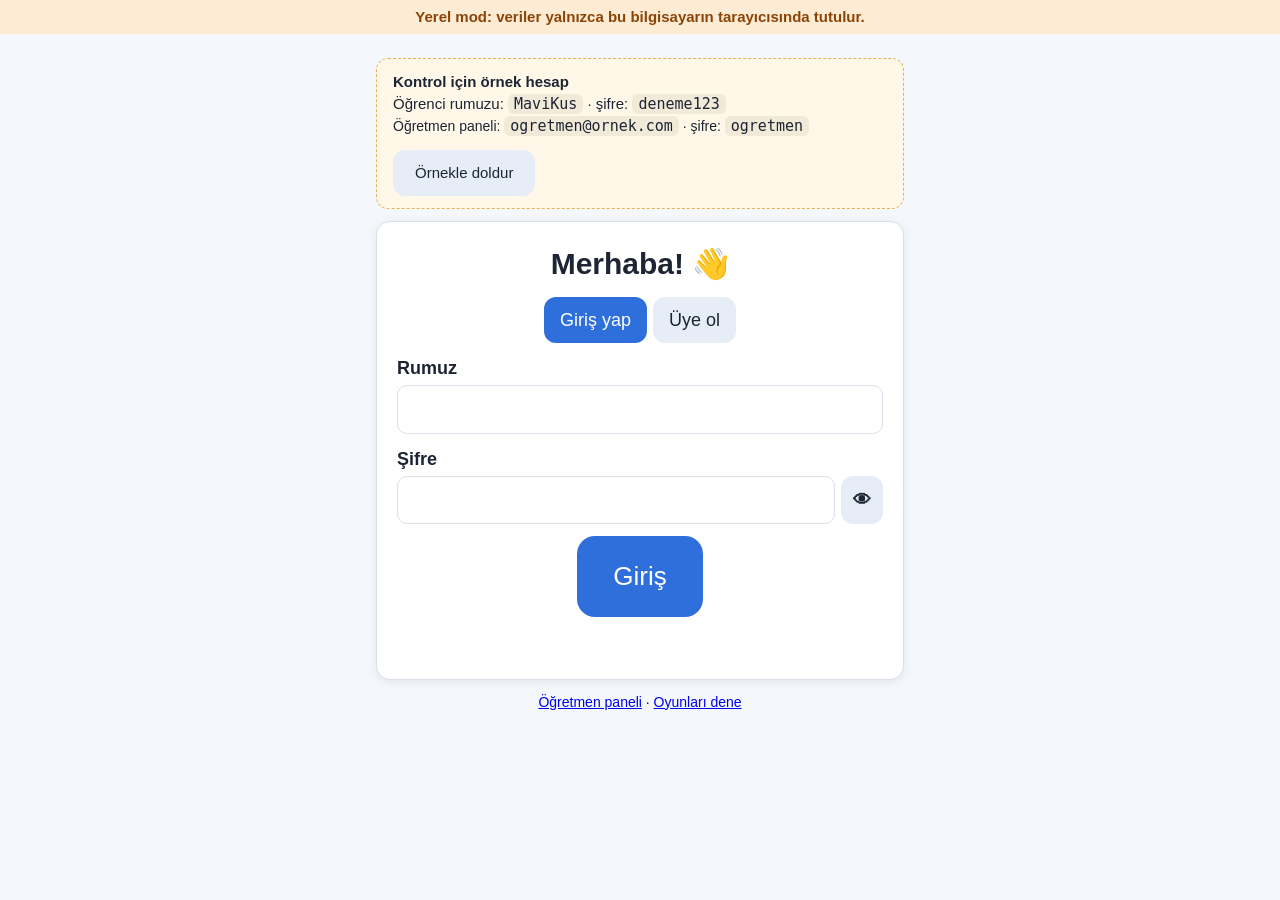
==== index.html @ 3bd9ca05 "Oyun araştırması sitesinin ilk yüklemesi Co-Authored-By: Claude Opus 5.5 <noreply@anthropic.com> Cla" ====
<!doctype html>
<html lang="tr">
<head>
  <meta charset="utf-8">
  <meta name="viewport" content="width=device-width, initial-scale=1">
  <title>Oyun Araştırması · Giriş</title>
  <link rel="stylesheet" href="css/stil.css">
</head>
<body>
  <div id="yerelSerit" class="deneme-seridi gizli">Yerel mod: veriler yalnızca bu bilgisayarın tarayıcısında tutulur.</div>
  <main class="sayfa dar">
    <div id="ornekKutu" class="ornek-kutu gizli">
      <div>
        <strong>Kontrol için örnek hesap</strong><br>
        Öğrenci rumuzu: <code id="ornekRumuz"></code> · şifre: <code id="ornekSifre"></code><br>
        <span class="kucuk">Öğretmen paneli: <code id="ornekEposta"></code> · şifre: <code>ogretmen</code></span>
      </div>
      <button class="ikincil" id="ornekDoldur">Örnekle doldur</button>
    </div>

    <div class="kutu">
      <h1 class="ortala">Merhaba! 👋</h1>
      <div class="sekmeler ortala-sekme" role="tablist">
        <button id="sekmeGiris" class="aktif" role="tab" aria-selected="true">Giriş yap</button>
        <button id="sekmeUye" role="tab" aria-selected="false">Üye ol</button>
      </div>

      <!-- Giriş -->
      <form id="formGiris" autocomplete="off" novalidate>
        <label class="alan">Rumuz
          <input id="gRumuz" maxlength="20" autocomplete="off" autocapitalize="off" spellcheck="false">
        </label>
        <label class="alan">Şifre
          <span class="sifre-kap">
            <input id="gSifre" type="password" maxlength="30" autocomplete="off">
            <button type="button" class="ikincil goster" data-goster="gSifre" aria-label="Şifreyi göster">👁</button>
          </span>
        </label>
        <p class="ortala"><button id="girisDugme" class="buyuk" type="submit">Giriş</button></p>
      </form>

      <!-- Üyelik -->
      <form id="formUye" class="gizli" autocomplete="off" novalidate>
        <div id="uyeKapali" class="uyari-kutu gizli">Üyelik şu an kapalı. Öğretmenine sor.</div>
        <div id="uyeAlanlari">
          <p class="bilgi-kutu">🔒 <strong>Gerçek adını, soyadını ya da okul numaranı yazma.</strong>
            Kendine bir rumuz (takma ad) uydur, örneğin <em>MaviKus</em> ya da <em>Roket7</em>. Rumuzunu ve şifreni unutmamak için bir kağıda yazıp sakla; dört oturumda da aynı rumuzla gireceksin.</p>
          <label class="alan">Rumuz
            <input id="uRumuz" maxlength="20" autocomplete="off" autocapitalize="off" spellcheck="false" aria-describedby="rumuzIpucu">
            <span class="kucuk soluk" id="rumuzIpucu">3-12 karakter, harf ve rakam. Girişte büyük-küçük harf fark etmez.</span>
          </label>
          <label class="alan">Okul düzeyin
            <select id="uSinif">
              <option value="">Seç…</option>
              <option>İlkokul</option>
              <option>Ortaokul</option>
              <option>Lise</option>
            </select>
          </label>
          <label class="alan">Şifre
            <span class="sifre-kap">
              <input id="uSifre" type="password" maxlength="30" autocomplete="new-password">
              <button type="button" class="ikincil goster" data-goster="uSifre" aria-label="Şifreyi göster">👁</button>
            </span>
            <span class="kucuk soluk">En az 6 karakter.</span>
          </label>
          <label class="alan">Şifre (tekrar)
            <input id="uSifre2" type="password" maxlength="30" autocomplete="new-password">
          </label>
          <label class="onay"><input type="checkbox" id="uOnay"> Rumuzum gerçek adımı ya da soyadımı içermiyor.</label>
          <p class="ortala"><button id="uyeDugme" class="buyuk" type="submit">Üye ol</button></p>
        </div>
      </form>

      <p class="hata ortala" id="hata" role="alert"></p>
    </div>
    <p class="ortala kucuk"><a href="panel.html">Öğretmen paneli</a> · <a href="oyunlar/dene.html">Oyunları dene</a></p>
  </main>

  <script type="module">
    import { AYARLAR } from "./js/ayarlar.js";
    import { Veri, rumuzKodu, rumuzHatasi, sifreHatasi, ORNEK_OGRENCI } from "./js/veri.js";

    const $ = (id) => document.getElementById(id);
    if (AYARLAR.mod === "yerel") $("yerelSerit").classList.remove("gizli");
    if (AYARLAR.ornekGirisGoster) {
      $("ornekRumuz").textContent = ORNEK_OGRENCI.rumuz;
      $("ornekSifre").textContent = ORNEK_OGRENCI.sifre;
      $("ornekEposta").textContent = AYARLAR.ogretmenEposta;
      $("ornekKutu").classList.remove("gizli");
    }

    await Veri.baslat();
    const k = await Veri.aktifKullanici();
    if (k && k.rol === "ogrenci") location.href = "ogrenci.html";

    function hata(m) { $("hata").textContent = m || ""; }

    function sekme(ad) {
      const giris = ad === "giris";
      $("sekmeGiris").classList.toggle("aktif", giris);
      $("sekmeUye").classList.toggle("aktif", !giris);
      $("sekmeGiris").setAttribute("aria-selected", giris);
      $("sekmeUye").setAttribute("aria-selected", !giris);
      $("formGiris").classList.toggle("gizli", !giris);
      $("formUye").classList.toggle("gizli", giris);
      hata("");
      if (!giris) uyelikKontrol();
      (giris ? $("gRumuz") : $("uRumuz")).focus();
    }
    $("sekmeGiris").onclick = () => sekme("giris");
    $("sekmeUye").onclick = () => sekme("uye");

    async function uyelikKontrol() {
      const u = await Veri.uyelikDurumu();
      $("uyeKapali").classList.toggle("gizli", !!u.acik);
      $("uyeAlanlari").classList.toggle("gizli", !u.acik);
    }

    document.querySelectorAll("[data-goster]").forEach((b) => {
      b.onclick = () => {
        const i = $(b.dataset.goster);
        i.type = i.type === "password" ? "text" : "password";
      };
    });

    $("ornekDoldur").onclick = () => {
      sekme("giris");
      $("gRumuz").value = ORNEK_OGRENCI.rumuz;
      $("gSifre").value = ORNEK_OGRENCI.sifre;
    };

    $("formGiris").onsubmit = async (e) => {
      e.preventDefault();
      hata("");
      const rumuz = $("gRumuz").value.trim();
      if (!rumuz || !$("gSifre").value) { hata("Rumuzunu ve şifreni yaz."); return; }
      $("girisDugme").disabled = true;
      try {
        await Veri.ogrenciGiris(rumuz, $("gSifre").value);
        location.href = "ogrenci.html";
      } catch (err) {
        hata(err.message);
        $("gSifre").value = "";
        $("girisDugme").disabled = false;
      }
    };

    $("formUye").onsubmit = async (e) => {
      e.preventDefault();
      hata("");
      const rumuz = $("uRumuz").value.trim();
      const sifre = $("uSifre").value;
      const sinif = $("uSinif").value;
      const h = rumuzHatasi(rumuz) || (!sinif && "Okul düzeyini seç.") || sifreHatasi(sifre)
        || (sifre !== $("uSifre2").value && "İki şifre aynı değil.")
        || (!$("uOnay").checked && "Rumuzunun gerçek adını içermediğini onayla.");
      if (h) { hata(h); return; }
      if (rumuzKodu(rumuz) === rumuzKodu(ORNEK_OGRENCI.rumuz)) { hata("Bu rumuz örnek hesaba ait. Başka bir rumuz seç."); return; }
      $("uyeDugme").disabled = true;
      try {
        await Veri.ogrenciUyeOl(rumuz, sifre, sinif);
        location.href = "ogrenci.html?yeni=1";
      } catch (err) {
        hata(err.message);
        $("uyeDugme").disabled = false;
      }
    };
  </script>
</body>
</html>
---- css/stil.css ----
:root {
  --zemin: #f4f7fb;
  --kart: #ffffff;
  --yazi: #1d2433;
  --soluk: #5b6577;
  --ana: #2f6fdb;
  --ana-koyu: #1f4fa3;
  --iyi: #1f8a4c;
  --uyari: #b45309;
  --kotu: #b42318;
  --cizgi: #d9e0ea;
  --golge: 0 2px 10px rgba(20, 30, 60, 0.08);
}

* { box-sizing: border-box; }

html, body { margin: 0; padding: 0; }

body {
  font-family: "Segoe UI", "Helvetica Neue", Arial, sans-serif;
  background: var(--zemin);
  color: var(--yazi);
  font-size: 18px;
  line-height: 1.45;
}

.sayfa { max-width: 900px; margin: 0 auto; padding: 24px 16px 48px; }
.genis { max-width: 1200px; }

h1 { font-size: 30px; margin: 0 0 12px; }
h2 { font-size: 22px; margin: 24px 0 10px; }
p { margin: 8px 0; }

.kutu {
  background: var(--kart);
  border: 1px solid var(--cizgi);
  border-radius: 14px;
  padding: 20px;
  box-shadow: var(--golge);
  margin: 12px 0;
}

.ortala { text-align: center; }
.soluk { color: var(--soluk); }
.kucuk { font-size: 14px; }
.gizli { display: none !important; }

button, .dugme {
  font: inherit;
  border: 0;
  border-radius: 12px;
  padding: 12px 22px;
  background: var(--ana);
  color: #fff;
  cursor: pointer;
  text-decoration: none;
  display: inline-block;
}
button:hover, .dugme:hover { background: var(--ana-koyu); }
button:disabled { opacity: 0.45; cursor: default; }
button.ikincil { background: #e7edf6; color: var(--yazi); }
button.ikincil:hover { background: #d6e0ee; }
button.tehlike { background: var(--kotu); }
button.buyuk { font-size: 26px; padding: 22px 36px; border-radius: 18px; }

input, select, textarea {
  font: inherit;
  padding: 10px 12px;
  border: 1px solid var(--cizgi);
  border-radius: 10px;
  background: #fff;
  color: var(--yazi);
}
input:focus, select:focus, textarea:focus, button:focus-visible { outline: 3px solid #9cc0ff; outline-offset: 1px; }

.hata { color: var(--kotu); font-weight: 600; min-height: 1.4em; white-space: pre-line; }
.basari { color: var(--iyi); font-weight: 600; }

/* --- resimli şifre */
.resim-izgara { display: grid; grid-template-columns: repeat(3, 1fr); gap: 12px; max-width: 360px; margin: 12px auto; }
.resim-izgara button {
  background: #fff; color: var(--yazi); border: 2px solid var(--cizgi);
  font-size: 44px; padding: 14px 0; border-radius: 16px;
}
.resim-izgara button:hover { background: #eef4ff; }
.secilenler { font-size: 40px; min-height: 56px; letter-spacing: 8px; }

/* --- anket */
.ilerleme { height: 10px; background: #e3e9f2; border-radius: 6px; overflow: hidden; margin: 10px 0 18px; }
.ilerleme > div { height: 100%; background: var(--ana); width: 0; transition: width 0.2s; }
.madde { font-size: 26px; font-weight: 600; margin: 18px 0 22px; min-height: 2.6em; }
.emoji-satir { display: flex; gap: 10px; justify-content: center; flex-wrap: wrap; }
.emoji-satir button {
  background: #fff; color: var(--yazi); border: 2px solid var(--cizgi);
  width: 140px; padding: 12px 6px; display: flex; flex-direction: column; align-items: center; gap: 4px;
}
.emoji-satir button .em { font-size: 44px; line-height: 1; }
.emoji-satir button .et { font-size: 14px; }
.emoji-satir button:hover { background: #eef4ff; }
.secenek-liste { display: flex; flex-direction: column; gap: 10px; max-width: 520px; margin: 0 auto; }
.secenek-liste button { background: #fff; color: var(--yazi); border: 2px solid var(--cizgi); text-align: left; font-size: 22px; }
.secenek-liste button:hover { background: #eef4ff; }
.alt-satir { display: flex; justify-content: space-between; margin-top: 22px; gap: 10px; flex-wrap: wrap; }

/* --- oyun çerçevesi */
.oyun-sahne { position: fixed; inset: 0; background: #0f172a; display: flex; flex-direction: column; }
.oyun-ust {
  display: flex; align-items: center; justify-content: space-between; gap: 12px;
  padding: 8px 14px; background: #111c33; color: #e6edf8; font-size: 16px;
}
.oyun-ust button { padding: 8px 16px; font-size: 16px; }
.oyun-sahne iframe { flex: 1; border: 0; width: 100%; background: #fff; }
.serbest-izgara { display: grid; grid-template-columns: repeat(2, minmax(0, 1fr)); gap: 16px; }
.serbest-izgara button { font-size: 24px; padding: 34px 12px; border-radius: 18px; }

/* --- panel */
.sekmeler { display: flex; gap: 6px; flex-wrap: wrap; margin: 12px 0; }
.sekmeler button { background: #e7edf6; color: var(--yazi); padding: 10px 16px; }
.sekmeler button.aktif { background: var(--ana); color: #fff; }
table { border-collapse: collapse; width: 100%; font-size: 15px; background: #fff; }
th, td { border-bottom: 1px solid var(--cizgi); padding: 7px 8px; text-align: left; vertical-align: top; }
th { background: #eef2f8; font-weight: 600; position: sticky; top: 0; }
.tablo-kap { overflow-x: auto; max-height: 560px; border: 1px solid var(--cizgi); border-radius: 10px; }
.satir { display: flex; gap: 10px; align-items: center; flex-wrap: wrap; margin: 8px 0; }
.rozet { display: inline-block; padding: 2px 10px; border-radius: 999px; font-size: 13px; background: #e7edf6; }
.rozet.iyi { background: #dcf3e5; color: #155d34; }
.rozet.uyari { background: #fdecd3; color: #8a4407; }
.rozet.kotu { background: #fde2e0; color: #8a1a12; }
.cubuk { height: 14px; background: var(--ana); border-radius: 4px; }
.cubuk.k { background: #8a9bb5; }

/* --- yazdırılacak kod kartları */
.kod-kartlari { display: grid; grid-template-columns: repeat(3, 1fr); gap: 10px; }
.kod-karti { border: 2px dashed #8a9bb5; border-radius: 12px; padding: 14px; text-align: center; background: #fff; }
.kod-karti .kod { font-size: 34px; font-weight: 700; letter-spacing: 2px; }
.kod-karti .res { font-size: 40px; letter-spacing: 6px; }
@media print {
  body { background: #fff; }
  .yazdirma-disi { display: none !important; }
  .kod-karti { break-inside: avoid; }
}

.deneme-seridi { background: #fdecd3; color: #8a4407; text-align: center; padding: 6px; font-size: 15px; font-weight: 600; }

@media (max-width: 640px) {
  .emoji-satir button { width: 30%; }
  .kod-kartlari { grid-template-columns: repeat(2, 1fr); }
}
a.dugme { display: inline-block; text-decoration: none; margin: 6px; }
a.dugme.ikincil { background: #e7edf6; color: var(--yazi); }
a.dugme.buyuk { font-size: 22px; padding: 18px 28px; border-radius: 18px; }

/* --- rumuzla giriş ve üyelik */
.dar { max-width: 560px; }
.ornek-kutu { display: flex; gap: 12px; align-items: center; justify-content: space-between; flex-wrap: wrap;
  background: #fff8e8; border: 1px dashed #e0b25c; border-radius: 12px; padding: 12px 16px; font-size: 15px; }
.ornek-kutu code, .kutu code { background: #f1ead9; padding: 1px 6px; border-radius: 6px; font-size: 15px; }
.ortala-sekme { justify-content: center; }
.alan { display: flex; flex-direction: column; gap: 4px; margin: 12px 0; font-weight: 600; }
.alan input, .alan select { font-weight: 400; width: 100%; }
.sifre-kap { display: flex; gap: 6px; }
.sifre-kap input { flex: 1; min-width: 0; }
.sifre-kap .goster { padding: 8px 12px; }
.bilgi-kutu { background: #eef4ff; border-left: 4px solid var(--ana); padding: 10px 12px; border-radius: 8px; font-size: 15px; text-align: left; }
.uyari-kutu { background: #fdecd3; color: #8a4407; padding: 12px; border-radius: 8px; text-align: center; font-weight: 600; }
.onay { display: flex; gap: 8px; align-items: flex-start; font-size: 15px; margin: 10px 0; }
.onay input { margin-top: 4px; }
.rumuz-listesi td { height: 30px; }

/* --- soru ekranları: sade ama canlı (anket ve bilgi testi) */
body.soru-modu { background: linear-gradient(160deg, #e0ecff 0%, #f5e9ff 50%, #e3f8ef 100%); background-attachment: fixed; min-height: 100vh; }
.soru-kart { position: relative; overflow: hidden; border: 0; border-radius: 22px; box-shadow: 0 10px 30px rgba(60, 70, 140, 0.15); padding: 26px 22px; }
.giris-sag { animation: girisSag 0.35s ease-out; }
.giris-sol { animation: girisSol 0.35s ease-out; }
@keyframes girisSag { from { opacity: 0; transform: translateX(40px); } to { opacity: 1; transform: none; } }
@keyframes girisSol { from { opacity: 0; transform: translateX(-40px); } to { opacity: 1; transform: none; } }
.soru-baslik { display: flex; align-items: center; justify-content: center; gap: 10px; }
.soru-baslik h1 { margin: 0; }
.soru-simge { font-size: 38px; display: inline-block; animation: salla 2.4s ease-in-out infinite; }
@keyframes salla { 0%, 100% { transform: rotate(0); } 10% { transform: rotate(-12deg); } 20% { transform: rotate(10deg); } 30% { transform: rotate(0); } }
.yonerge { color: var(--soluk); background: #f5f7fc; border-radius: 12px; padding: 10px 14px; margin: 12px auto; max-width: 640px; font-size: 16px; }
.ilerleme-kap { display: flex; align-items: center; gap: 10px; margin: 16px 0 6px; }
.ilerleme-kap .ilerleme { flex: 1; height: 14px; margin: 0; border-radius: 999px; }
.ilerleme-kap .ilerleme > div { background: linear-gradient(90deg, #60a5fa, #a78bfa, #f472b6); border-radius: 999px; transition: width 0.4s ease; }
.ilerleme-yazi { font-size: 14px; font-weight: 700; color: #6d5bd0; min-width: 52px; text-align: right; }
.soru-kart .madde { font-size: 27px; line-height: 1.35; }

/* duygu ölçeği: kırmızıdan yeşile */
.soru-kart .emoji-satir button { border: 3px solid transparent; border-radius: 18px; transition: transform 0.15s, box-shadow 0.15s; color: var(--yazi); }
.soru-kart .emoji-satir button.d1 { background: #fee2e2; }
.soru-kart .emoji-satir button.d2 { background: #ffedd5; }
.soru-kart .emoji-satir button.d3 { background: #fef9c3; }
.soru-kart .emoji-satir button.d4 { background: #dcfce7; }
.soru-kart .emoji-satir button.d5 { background: #bbf7d0; }
.soru-kart .emoji-satir button:hover:not(:disabled) { transform: translateY(-4px) scale(1.04); box-shadow: 0 8px 18px rgba(0, 0, 0, 0.12); }
.soru-kart .emoji-satir button:hover:not(:disabled) .em { animation: zipla 0.5s ease; }
@keyframes zipla { 0%, 100% { transform: none; } 40% { transform: translateY(-6px) scale(1.15); } }

/* çoktan seçmeli: renkli harfli kartlar */
.soru-kart .secenek-liste button { display: flex; align-items: center; gap: 14px; border: 3px solid transparent; border-radius: 16px; padding: 14px 16px; transition: transform 0.15s, box-shadow 0.15s; color: var(--yazi); }
.soru-kart .secenek-liste button .harf { flex: 0 0 auto; width: 40px; height: 40px; border-radius: 50%; display: inline-flex; align-items: center; justify-content: center; font-weight: 800; font-size: 20px; color: #fff; }
.soru-kart .secenek-liste button.r0 { background: #e0f2fe; } .soru-kart .secenek-liste button.r0 .harf { background: #0284c7; }
.soru-kart .secenek-liste button.r1 { background: #fce7f3; } .soru-kart .secenek-liste button.r1 .harf { background: #db2777; }
.soru-kart .secenek-liste button.r2 { background: #ede9fe; } .soru-kart .secenek-liste button.r2 .harf { background: #7c3aed; }
.soru-kart .secenek-liste button.r3 { background: #fef3c7; } .soru-kart .secenek-liste button.r3 .harf { background: #d97706; }
.soru-kart .secenek-liste button.r4 { background: #dcfce7; } .soru-kart .secenek-liste button.r4 .harf { background: #16a34a; }
.soru-kart .secenek-liste button.r5 { background: #ffe4e6; } .soru-kart .secenek-liste button.r5 .harf { background: #e11d48; }
.soru-kart .secenek-liste button:hover:not(:disabled) { transform: translateX(6px); box-shadow: 0 6px 16px rgba(0, 0, 0, 0.1); }

/* seçim vurgusu (doğru/yanlış göstermez, yalnızca "seçtin" der) */
.soru-kart button.secildi { border-color: #4f46e5 !important; transform: scale(1.06) !important; box-shadow: 0 0 0 6px rgba(79, 70, 229, 0.2) !important; opacity: 1 !important; }
.soru-kart button.onceki { border-color: #a5b4fc; }
.soru-kart button:disabled:not(.secildi) { opacity: 0.55; }

/* bölüm sonu kutlaması */
.kutlama { padding: 40px 22px; }
.kutlama-simge { font-size: 72px; animation: zipla 0.8s ease 2; }
.konfeti { position: absolute; inset: 0; pointer-events: none; }
.konfeti i { position: absolute; top: -12px; width: 10px; height: 16px; border-radius: 3px; animation: dus 2.2s ease-in forwards; }
@keyframes dus { to { transform: translateY(420px) rotate(540deg); opacity: 0; } }

@media (max-width: 640px) {
  .soru-kart .madde { font-size: 22px; }
}
@media (prefers-reduced-motion: reduce) {
  .giris-sag, .giris-sol, .soru-simge, .kutlama-simge, .konfeti i { animation: none !important; }
  .konfeti { display: none; }
}
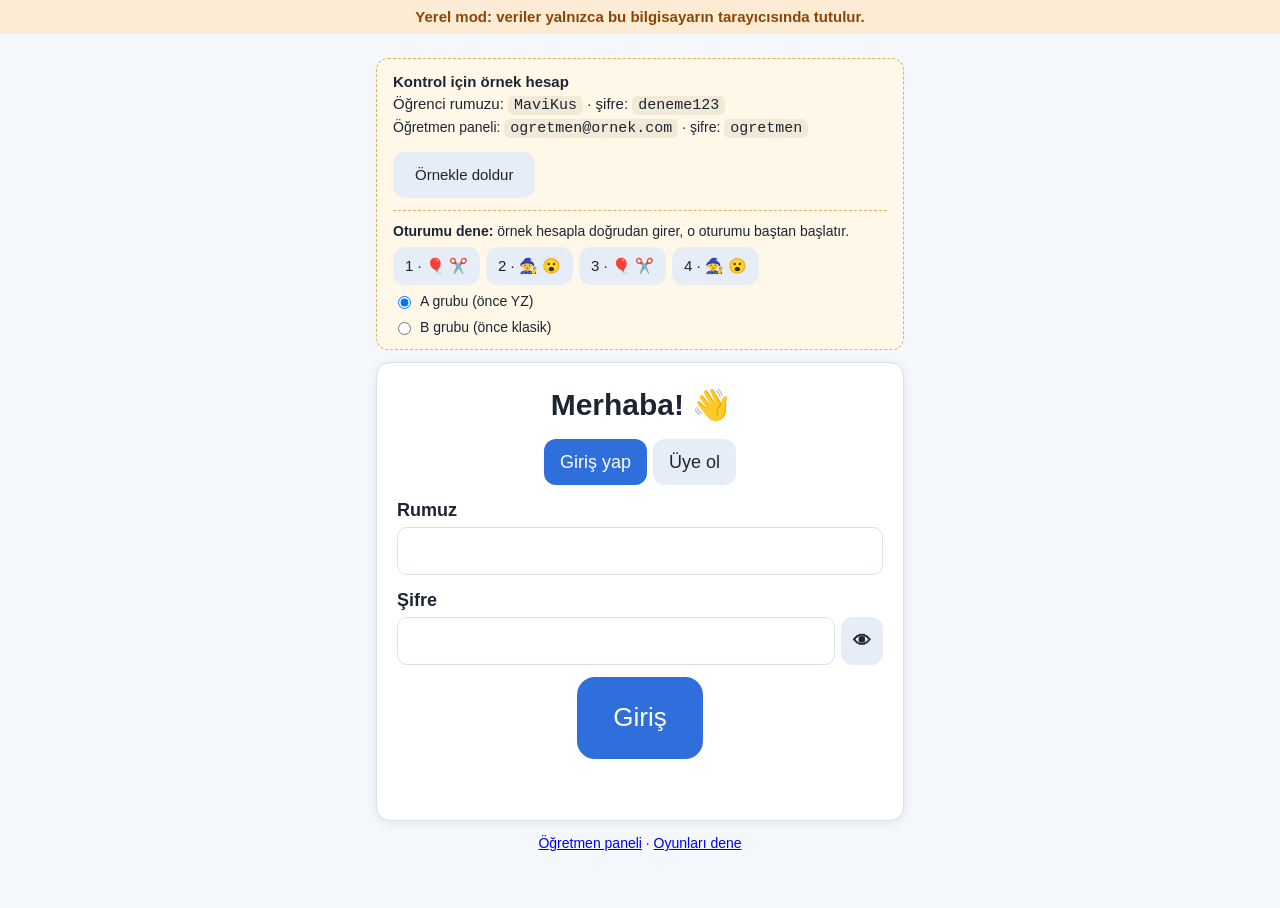
==== commit 94bd8731: "Ana ekrana oturumu dene düğmelerini ekle Co-Authored-By: Claude Opus 5.5 <noreply@anthropic.com> Cla" ====
--- a/index.html
+++ b/index.html
@@ -16,6 +16,17 @@
         <span class="kucuk">Öğretmen paneli: <code id="ornekEposta"></code> · şifre: <code>ogretmen</code></span>
       </div>
       <button class="ikincil" id="ornekDoldur">Örnekle doldur</button>
+      <div id="oturumDene" class="oturum-dene gizli">
+        <span class="kucuk"><strong>Oturumu dene:</strong> örnek hesapla doğrudan girer, o oturumu baştan başlatır.</span>
+        <div class="oturum-dugmeler">
+          <button class="ikincil" data-dene="1">1 · 🎈 ✂️</button>
+          <button class="ikincil" data-dene="2">2 · 🧙 😮</button>
+          <button class="ikincil" data-dene="3">3 · 🎈 ✂️</button>
+          <button class="ikincil" data-dene="4">4 · 🧙 😮</button>
+        </div>
+        <label class="kucuk"><input type="radio" name="deneGrup" value="A" checked> A grubu (önce YZ)</label>
+        <label class="kucuk"><input type="radio" name="deneGrup" value="B"> B grubu (önce klasik)</label>
+      </div>
     </div>
 
     <div class="kutu">
@@ -124,6 +135,23 @@
       };
     });
 
+    // Yalnızca yerel modda ve örnek hesap gösterilirken: istenen oturumu deneme olarak açar,
+    // örnek öğrencinin eski deneme kayıtlarını siler ve örnek hesapla giriş yapar.
+    if (AYARLAR.mod === "yerel" && AYARLAR.ornekGirisGoster) {
+      $("oturumDene").classList.remove("gizli");
+      document.querySelectorAll("[data-dene]").forEach((b) => {
+        b.onclick = async () => {
+          const kod = rumuzKodu(ORNEK_OGRENCI.rumuz);
+          const grup = document.querySelector('input[name="deneGrup"]:checked').value;
+          await Veri.oturumAyarla({ no: Number(b.dataset.dene), acik: true, deneme: true });
+          await Veri.kodunVerisiniSil(kod);
+          await Veri.katilimciGuncelle(kod, { grup, durum: "aktif" });
+          await Veri.ogrenciGiris(ORNEK_OGRENCI.rumuz, ORNEK_OGRENCI.sifre);
+          location.href = "ogrenci.html";
+        };
+      });
+    }
+
     $("ornekDoldur").onclick = () => {
       sekme("giris");
       $("gRumuz").value = ORNEK_OGRENCI.rumuz;
--- a/css/stil.css
+++ b/css/stil.css
@@ -226,3 +226,8 @@
   .giris-sag, .giris-sol, .soru-simge, .kutlama-simge, .konfeti i { animation: none !important; }
   .konfeti { display: none; }
 }
+
+.oturum-dene { flex-basis: 100%; border-top: 1px dashed #e0b25c; padding-top: 10px; display: flex; flex-direction: column; gap: 6px; }
+.oturum-dugmeler { display: flex; gap: 6px; flex-wrap: wrap; }
+.oturum-dugmeler button { padding: 8px 12px; font-size: 15px; }
+.oturum-dene label { display: inline-flex; gap: 6px; align-items: center; }
